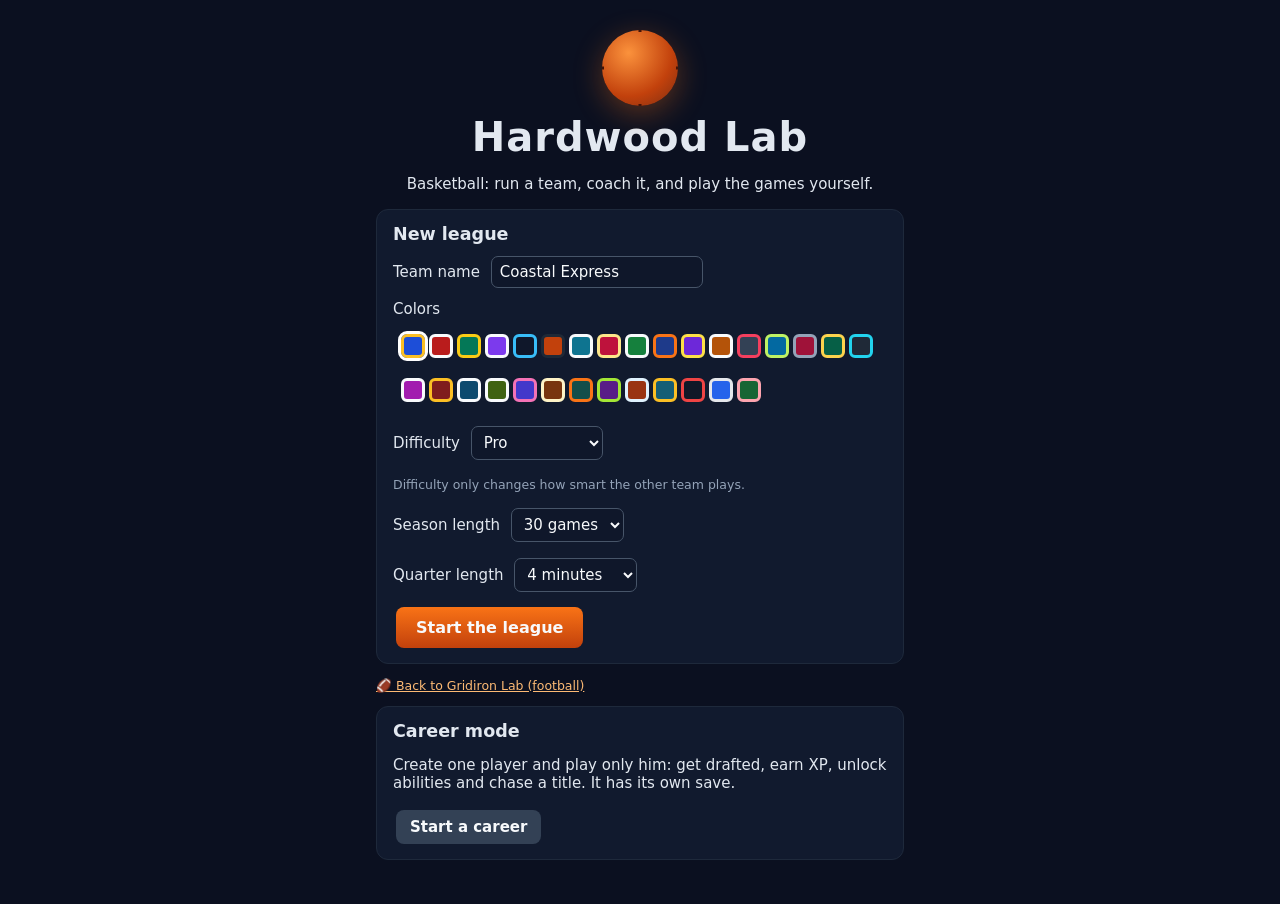
==== hoops/index.html @ 74459045 "Basketball career mode, tutorial, shot charts, advanced stats, better pause menu; playbook AI rebala" ====
<!doctype html>
<html lang="en"><head><meta charset="utf-8">
<meta name="viewport" content="width=device-width,initial-scale=1,viewport-fit=cover">
<title>Hardwood Lab</title><link rel="stylesheet" href="hoops.css">
<meta name="theme-color" content="#0b1020"><link rel="icon" href="../icon-192.png"></head>
<body>
<div id="ui"></div>
<div id="gamewrap" hidden><canvas id="cv"></canvas><div id="gtop"><button onclick="gameMenu()">Menu</button></div></div>
<div id="modal" hidden></div>
<script src="h-core.js"></script><script src="h-sim.js"></script><script src="h-game.js"></script><script src="h-play.js"></script><script src="h-draw.js"></script><script src="h-ui.js"></script><script src="h-court.js"></script><script src="h-fx.js"></script><script src="h-fran.js"></script><script src="h-car.js"></script><script src="h-extra.js"></script><script src="h-lock.js"></script>
<script>if(typeof hInit!="function"||typeof hDraw!="function"||typeof hStep!="function"||typeof simGame!="function"||typeof newLeague!="function"||typeof userControls!="function"||typeof lkGate!="function"||typeof coachSug!="function"||typeof faceSVG!="function"||typeof ensureR!="function"||typeof careerHome!="function"||typeof tutStart!="function"){document.body.innerHTML='<div style="font:16px sans-serif;color:#fff;padding:30px">Some game files are missing. Re-download the whole folder and open hoops/index.html again.</div>'}else hInit();
if('serviceWorker'in navigator&&location.protocol.startsWith('http'))navigator.serviceWorker.register('../sw.js').catch(()=>{});</script>
</body></html>
---- hoops/hoops.css ----
*{box-sizing:border-box}
html,body{margin:0;background:#0b1020;color:#e2e8f0;font-family:"Trebuchet MS",system-ui,sans-serif;font-size:15px}
a{color:#fdba74}button{font:inherit;cursor:pointer;border:0;border-radius:8px;padding:8px 14px;background:#334155;color:#f8fafc;font-weight:700;margin:3px}
button:hover{background:#475569}button.big{background:linear-gradient(#f97316,#c2410c);font-size:16px;padding:11px 20px}button.big:hover{filter:brightness(1.1)}
button.xs{padding:3px 8px;font-size:12px;margin:1px}button.off{opacity:.45}button.danger{background:#991b1b}
select,input{font:inherit;padding:6px 8px;border-radius:7px;border:1px solid #475569;background:#0f172a;color:#f8fafc;margin:4px 6px}
label{display:block;margin:8px 0}.small{font-size:12.5px;color:#94a3b8}.row{display:flex;flex-wrap:wrap;align-items:center;gap:4px}
#ui{min-height:100vh}
/* sidebar shell like the football game */
.shell{display:flex;min-height:100vh}.side{width:220px;flex:none;background:#0f172a;border-right:1px solid #1e293b;padding:12px 10px;display:flex;flex-direction:column;gap:3px;position:sticky;top:0;height:100vh;overflow:auto}
.brand{display:flex;gap:10px;align-items:center;margin-bottom:10px}.brand b{display:block;font-size:14px}.brand span{font-size:12px;color:#94a3b8}
.logo{width:42px;height:42px;border-radius:50%;display:flex;align-items:center;justify-content:center;font-weight:900;font-size:13px;flex:none;border:2px solid #ffffff44}
.ni{display:block;text-align:left;background:transparent;border-radius:8px;padding:8px 10px;margin:0;color:#cbd5e1;font-weight:600;text-decoration:none}.ni:hover{background:#1e293b}.ni.on{background:#1e293b;color:#fff;box-shadow:inset 3px 0 #f97316}
.ni.hot{background:#c2410c;color:#fff}.ni.fb{margin-top:auto;color:#86efac}
.main{flex:1;padding:18px 22px;min-width:0}
.head h1{margin:0 0 4px}.head p{margin:4px 0 10px;color:#cbd5e1}
.card{background:#111a2e;border:1px solid #1e293b;border-radius:12px;padding:12px 16px;margin:0 0 14px}.card h3{margin:2px 0 8px}.card.hot{border-color:#f97316;background:linear-gradient(#1c1a2e,#111a2e)}.card.offer{border-color:#38bdf8}
.cols{display:grid;grid-template-columns:repeat(auto-fit,minmax(340px,1fr));gap:14px}.grid3{display:grid;grid-template-columns:repeat(auto-fit,minmax(260px,1fr));gap:14px}
.t{border-collapse:collapse;width:100%;font-size:13.5px}.t th{text-align:left;color:#94a3b8;font-weight:600;border-bottom:1px solid #334155;padding:4px 6px}.t td{padding:4px 6px;border-bottom:1px solid #1e293b;white-space:nowrap}
.t tr.me td{background:#7c2d1233}.t tr.st td{background:#ffffff08}.t tr.cut td{border-bottom:2px dashed #f97316}.t tr.next td{background:#f9731622}.t tr.sel td{background:#0369a155}.click{cursor:pointer}.click:hover td{background:#ffffff10}
.tw{overflow-x:auto}.box td:first-child{white-space:normal;min-width:120px}
.w{color:#4ade80}.l{color:#f87171}.inj{color:#f87171;font-size:11px}.mv{width:64px}
.pill{display:inline-block;min-width:30px;text-align:center;border-radius:6px;color:#0b1020;padding:1px 5px;font-size:13px}
.news{margin:0;padding-left:18px}.news li{margin:3px 0;color:#cbd5e1}.news li.mine{color:#fed7aa}
/* start */
.start{max-width:560px;margin:0 auto;padding:30px 16px}.hero{text-align:center;margin-bottom:16px}.hero h1{font-size:40px;margin:8px 0 4px;letter-spacing:1px}
.ball{width:76px;height:76px;margin:0 auto;border-radius:50%;background:radial-gradient(circle at 35% 30%,#fb923c,#c2410c 60%,#7c2d12);position:relative;box-shadow:0 8px 30px #f9731655}
.ball:before,.ball:after{content:"";position:absolute;inset:0;border-radius:50%;border:2px solid #431407;clip-path:inset(0 48% 0 48%)}.ball:after{clip-path:inset(48% 0 48% 0)}
.sws{display:flex;flex-wrap:wrap;gap:4px;margin:4px 0 4px 8px}.sw input{display:none}.sw i{display:block;width:24px;height:24px;border-radius:6px;border:3px solid;cursor:pointer}.sw input:checked+i{outline:3px solid #fff}
/* modal */
#modal{position:fixed;inset:0;background:#020617cc;z-index:20;display:flex;align-items:flex-start;justify-content:center;overflow:auto;padding:30px 10px}
#modal[hidden]{display:none}.mbox{background:#111a2e;border:1px solid #334155;border-radius:14px;padding:16px 20px;max-width:980px;width:100%}.mclose{text-align:right;margin-top:8px}
.ph{display:flex;justify-content:space-between;gap:10px}.ph h2{margin:0}.ph p{margin:4px 0;color:#cbd5e1}.ov{text-align:center}.ov .pill{font-size:28px;padding:6px 10px}.ov small{display:block;color:#94a3b8}
.aw{color:#fde68a}.grps{display:grid;grid-template-columns:repeat(auto-fit,minmax(270px,1fr));gap:10px}.grp{background:#0f172a;border-radius:10px;padding:8px 10px}.gh{display:flex;justify-content:space-between;align-items:center;margin-bottom:4px}
.rt{display:grid;grid-template-columns:110px 1fr 30px;align-items:center;gap:6px;font-size:12.5px;margin:3px 0}.rt i{height:8px;background:#1e293b;border-radius:4px;position:relative}.rt em{position:absolute;left:0;top:0;bottom:0;background:linear-gradient(90deg,#f97316,#facc15);border-radius:4px}.rt u{position:absolute;top:-3px;bottom:-3px;width:2px;background:#e2e8f0}.rt b{text-align:right}
.ft{display:flex;gap:10px;align-items:flex-start;margin:8px 0}.ft input{margin-top:4px}.ft b{display:block}.ft small{color:#94a3b8}
.bracket{display:grid;grid-template-columns:repeat(auto-fit,minmax(150px,1fr));gap:8px}.ser{background:#0f172a;border-radius:8px;padding:6px 10px;display:flex;flex-direction:column}.ser span{display:flex;justify-content:space-between}.ser.me{outline:2px solid #f97316}.ser.done{opacity:.7}
kbd{background:#334155;border-radius:5px;padding:1px 6px;font-family:inherit;font-size:12px}
.toast{position:fixed;left:50%;bottom:30px;transform:translateX(-50%);background:#f97316;color:#fff;padding:10px 18px;border-radius:10px;font-weight:700;z-index:40;box-shadow:0 6px 20px #0008}
/* the game */
#gamewrap{position:fixed;inset:0}#gamewrap[hidden]{display:none}#cv{width:100%;height:100%;display:block}
#gtop{position:absolute;right:10px;top:10px}#gtop button{background:#0f172acc}
@media (max-width:760px){.shell{flex-direction:column}.side{width:auto;height:auto;position:static;flex-direction:row;flex-wrap:wrap}.ni.fb{margin-top:0}.main{padding:12px}}
.stb{display:inline-block;width:70px;height:7px;background:#1e293b;border-radius:4px;overflow:hidden;vertical-align:middle}.stb em{display:block;height:100%}
#tch[hidden]{display:none}#tstk{position:absolute;left:24px;bottom:24px;width:130px;height:130px;border-radius:50%;background:#ffffff18;border:2px solid #ffffff40;touch-action:none}#tstk i{position:absolute;left:40px;top:40px;width:50px;height:50px;border-radius:50%;background:#ffffff70}
#tbtn{position:absolute;right:16px;bottom:16px;display:grid;grid-template-columns:repeat(3,72px);gap:8px}#tbtn button{height:60px;background:#0f172acc;border:2px solid #f97316;font-size:13px;touch-action:none;line-height:1.1}
.face{vertical-align:middle;border-radius:6px;flex:none}.ph{align-items:flex-start}.ph .face{margin-right:12px}
.cmp{display:flex;height:8px;border-radius:4px;overflow:hidden;background:#1e293b;min-width:120px}.cmp i{display:block;height:100%}.cmpt td{text-align:center}.cmpt td small{color:#94a3b8}
.pbp{max-height:50vh;overflow:auto;font-size:13px}.pbp div{padding:3px 0;border-bottom:1px solid #1e293b}.pbp small{color:#94a3b8;display:inline-block;width:70px}details summary{cursor:pointer;margin:8px 0;color:#fdba74}
.ach{background:#0f172a;border-radius:8px;padding:8px 10px;opacity:.55}.ach.on{opacity:1;outline:1px solid #f59e0b}.ach b{display:block}.ach small{color:#94a3b8}
.ph>div:nth-child(2){flex:1}
.adv>div{background:#0f172a;border-radius:8px;padding:6px 10px}.adv small{display:block;color:#94a3b8}.adv b{font-size:18px}
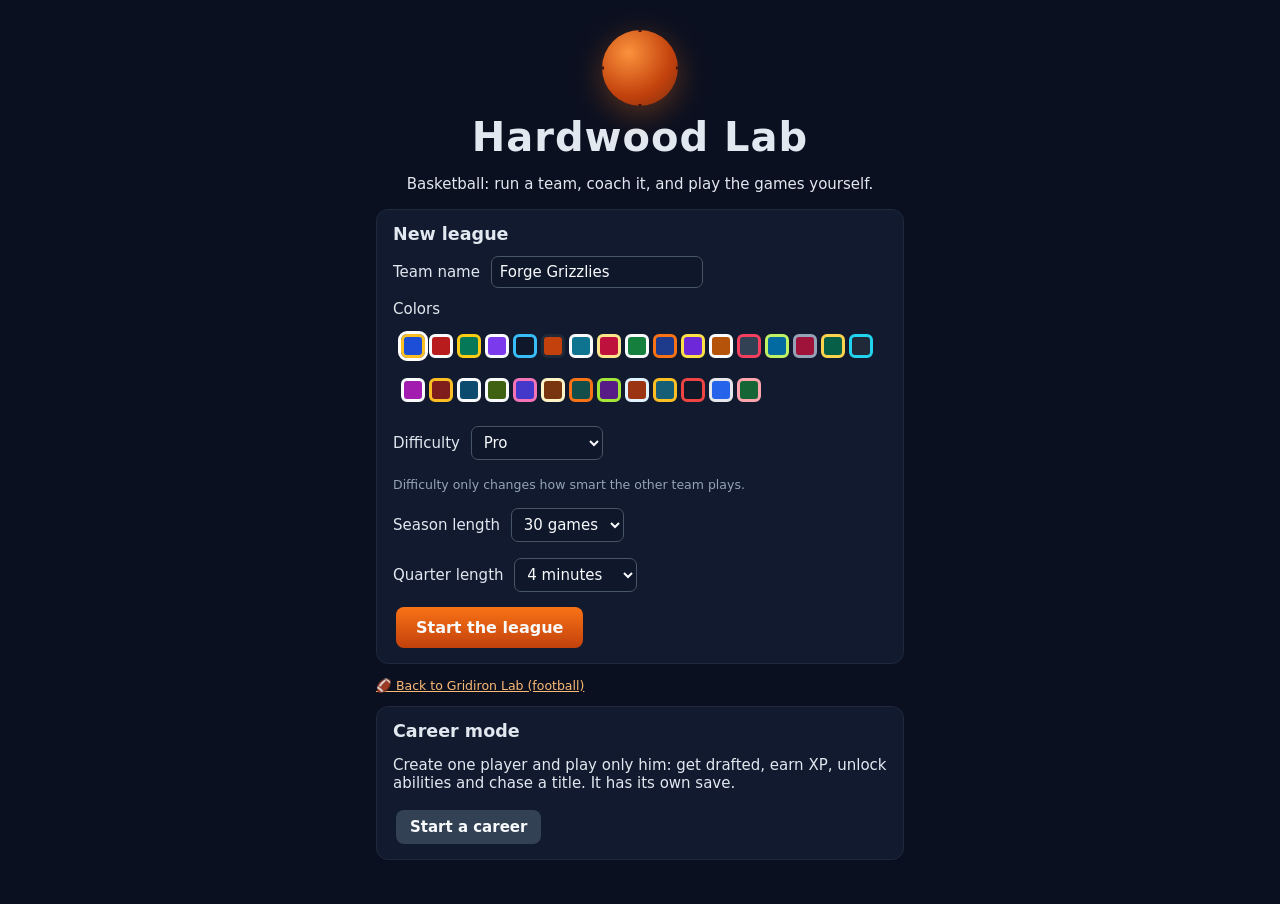
==== commit fb3b5f5b: "Basketball: All-Star weekend with playable 3-point contest, Hall of Fame and records, trade requests" ====
--- a/hoops/index.html
+++ b/hoops/index.html
@@ -7,7 +7,7 @@
 <div id="ui"></div>
 <div id="gamewrap" hidden><canvas id="cv"></canvas><div id="gtop"><button onclick="gameMenu()">Menu</button></div></div>
 <div id="modal" hidden></div>
-<script src="h-core.js"></script><script src="h-sim.js"></script><script src="h-game.js"></script><script src="h-play.js"></script><script src="h-draw.js"></script><script src="h-ui.js"></script><script src="h-court.js"></script><script src="h-fx.js"></script><script src="h-fran.js"></script><script src="h-car.js"></script><script src="h-extra.js"></script><script src="h-lock.js"></script>
-<script>if(typeof hInit!="function"||typeof hDraw!="function"||typeof hStep!="function"||typeof simGame!="function"||typeof newLeague!="function"||typeof userControls!="function"||typeof lkGate!="function"||typeof coachSug!="function"||typeof faceSVG!="function"||typeof ensureR!="function"||typeof careerHome!="function"||typeof tutStart!="function"){document.body.innerHTML='<div style="font:16px sans-serif;color:#fff;padding:30px">Some game files are missing. Re-download the whole folder and open hoops/index.html again.</div>'}else hInit();
+<script src="h-core.js"></script><script src="h-sim.js"></script><script src="h-game.js"></script><script src="h-play.js"></script><script src="h-draw.js"></script><script src="h-ui.js"></script><script src="h-court.js"></script><script src="h-fx.js"></script><script src="h-fran.js"></script><script src="h-car.js"></script><script src="h-extra.js"></script><script src="h-more.js"></script><script src="h-lock.js"></script>
+<script>if(typeof hInit!="function"||typeof hDraw!="function"||typeof hStep!="function"||typeof simGame!="function"||typeof newLeague!="function"||typeof userControls!="function"||typeof lkGate!="function"||typeof coachSug!="function"||typeof faceSVG!="function"||typeof ensureR!="function"||typeof careerHome!="function"||typeof tutStart!="function"||typeof asUI!="function"){document.body.innerHTML='<div style="font:16px sans-serif;color:#fff;padding:30px">Some game files are missing. Re-download the whole folder and open hoops/index.html again.</div>'}else hInit();
 if('serviceWorker'in navigator&&location.protocol.startsWith('http'))navigator.serviceWorker.register('../sw.js').catch(()=>{});</script>
 </body></html>
--- a/hoops/hoops.css
+++ b/hoops/hoops.css
@@ -50,3 +50,7 @@
 .ach{background:#0f172a;border-radius:8px;padding:8px 10px;opacity:.55}.ach.on{opacity:1;outline:1px solid #f59e0b}.ach b{display:block}.ach small{color:#94a3b8}
 .ph>div:nth-child(2){flex:1}
 .adv>div{background:#0f172a;border-radius:8px;padding:6px 10px}.adv small{display:block;color:#94a3b8}.adv b{font-size:18px}
+#hrot{position:fixed;inset:0;z-index:60;background:#0b1020f2;display:flex;align-items:center;justify-content:center;text-align:center;font-size:22px;color:#fde68a}#hrot[hidden]{display:none}#hrot div{font-weight:800;line-height:1.6}
+.logo2{vertical-align:middle;flex:none}.c3m{position:relative;height:22px;background:#1e293b;border-radius:11px;margin:14px 0;overflow:hidden}.c3m i{position:absolute;top:0;bottom:0;background:#16a34a}.c3m b{position:absolute;top:-2px;width:4px;height:26px;background:#fff;margin-left:-2px}
+.c3r{display:flex;gap:14px;flex-wrap:wrap}.c3r div{display:flex;gap:4px}.c3r span{width:16px;height:16px;border-radius:50%;background:#334155;display:inline-block}.c3r span.mb{outline:2px solid #fbbf24}.c3r span.in{background:#f97316}.c3r span.out{background:#475569;opacity:.5}
+@media (max-width:760px){.main table.t{display:block;overflow-x:auto}.head h1{font-size:24px}button{padding:7px 10px}.cols,.grid3{grid-template-columns:1fr}#tbtn{grid-template-columns:repeat(3,58px)}#tbtn button{height:50px;font-size:11px}#tstk{width:110px;height:110px}#tstk i{left:30px;top:30px}}
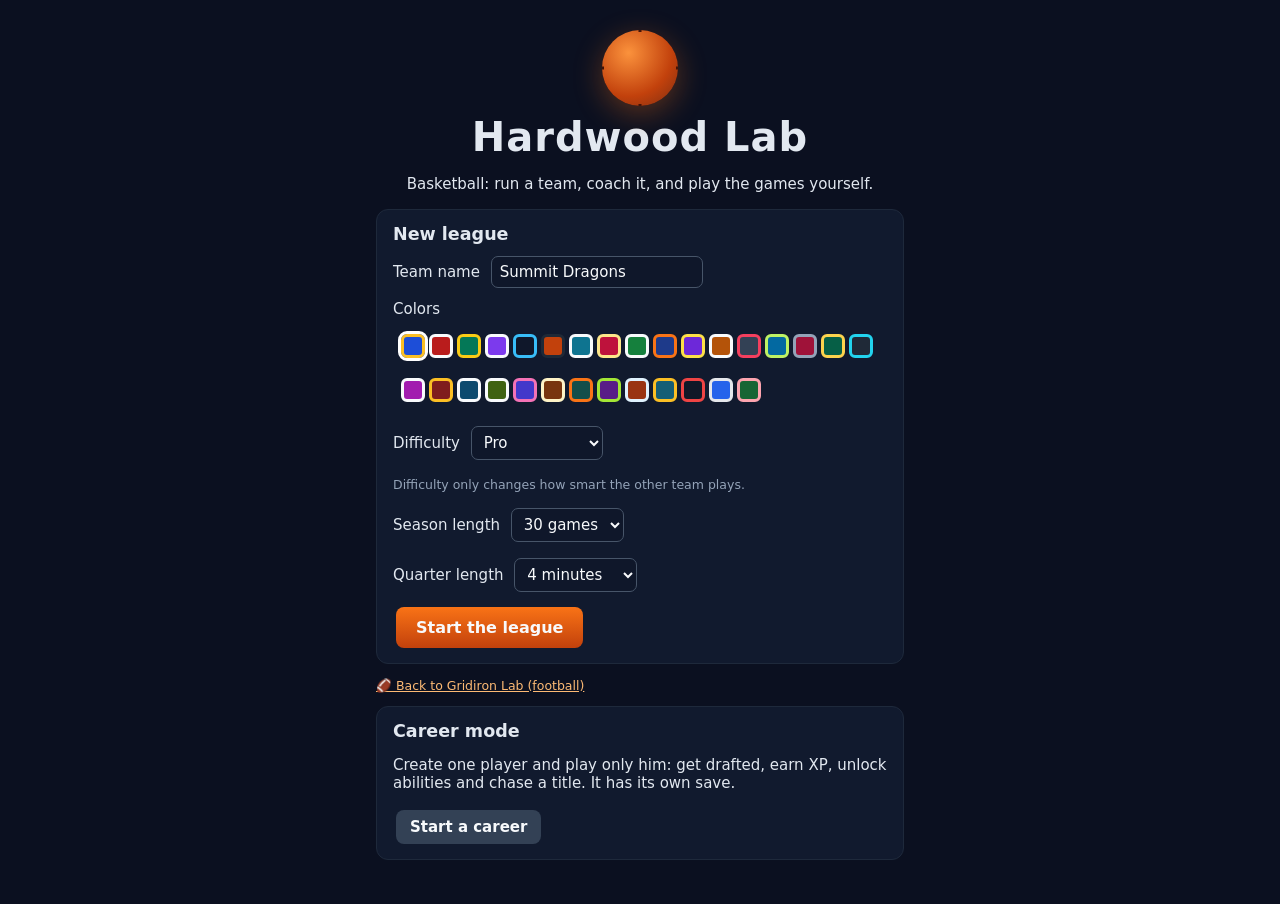
==== commit 16a237c8: "Basketball: broadcast graphics, smoother movement, smarter defense, open-shot and layup meters - Gra" ====
--- a/hoops/index.html
+++ b/hoops/index.html
@@ -7,7 +7,7 @@
 <div id="ui"></div>
 <div id="gamewrap" hidden><canvas id="cv"></canvas><div id="gtop"><button onclick="gameMenu()">Menu</button></div></div>
 <div id="modal" hidden></div>
-<script src="h-core.js"></script><script src="h-sim.js"></script><script src="h-game.js"></script><script src="h-play.js"></script><script src="h-draw.js"></script><script src="h-ui.js"></script><script src="h-court.js"></script><script src="h-fx.js"></script><script src="h-fran.js"></script><script src="h-car.js"></script><script src="h-extra.js"></script><script src="h-more.js"></script><script src="h-lock.js"></script>
-<script>if(typeof hInit!="function"||typeof hDraw!="function"||typeof hStep!="function"||typeof simGame!="function"||typeof newLeague!="function"||typeof userControls!="function"||typeof lkGate!="function"||typeof coachSug!="function"||typeof faceSVG!="function"||typeof ensureR!="function"||typeof careerHome!="function"||typeof tutStart!="function"||typeof asUI!="function"){document.body.innerHTML='<div style="font:16px sans-serif;color:#fff;padding:30px">Some game files are missing. Re-download the whole folder and open hoops/index.html again.</div>'}else hInit();
+<script src="h-core.js"></script><script src="h-sim.js"></script><script src="h-game.js"></script><script src="h-play.js"></script><script src="h-draw.js"></script><script src="h-ui.js"></script><script src="h-court.js"></script><script src="h-fx.js"></script><script src="h-fran.js"></script><script src="h-car.js"></script><script src="h-extra.js"></script><script src="h-more.js"></script><script src="h-gfx.js"></script><script src="h-lock.js"></script>
+<script>if(typeof hInit!="function"||typeof hDraw!="function"||typeof hStep!="function"||typeof simGame!="function"||typeof newLeague!="function"||typeof userControls!="function"||typeof lkGate!="function"||typeof coachSug!="function"||typeof faceSVG!="function"||typeof ensureR!="function"||typeof careerHome!="function"||typeof tutStart!="function"||typeof asUI!="function"||typeof camFrame!="function"){document.body.innerHTML='<div style="font:16px sans-serif;color:#fff;padding:30px">Some game files are missing. Re-download the whole folder and open hoops/index.html again.</div>'}else hInit();
 if('serviceWorker'in navigator&&location.protocol.startsWith('http'))navigator.serviceWorker.register('../sw.js').catch(()=>{});</script>
 </body></html>
--- a/hoops/hoops.css
+++ b/hoops/hoops.css
@@ -54,3 +54,4 @@
 .logo2{vertical-align:middle;flex:none}.c3m{position:relative;height:22px;background:#1e293b;border-radius:11px;margin:14px 0;overflow:hidden}.c3m i{position:absolute;top:0;bottom:0;background:#16a34a}.c3m b{position:absolute;top:-2px;width:4px;height:26px;background:#fff;margin-left:-2px}
 .c3r{display:flex;gap:14px;flex-wrap:wrap}.c3r div{display:flex;gap:4px}.c3r span{width:16px;height:16px;border-radius:50%;background:#334155;display:inline-block}.c3r span.mb{outline:2px solid #fbbf24}.c3r span.in{background:#f97316}.c3r span.out{background:#475569;opacity:.5}
 @media (max-width:760px){.main table.t{display:block;overflow-x:auto}.head h1{font-size:24px}button{padding:7px 10px}.cols,.grid3{grid-template-columns:1fr}#tbtn{grid-template-columns:repeat(3,58px)}#tbtn button{height:50px;font-size:11px}#tstk{width:110px;height:110px}#tstk i{left:30px;top:30px}}
+.ng summary{list-style:none;cursor:pointer;user-select:none}.ng summary::-webkit-details-marker{display:none}.ng summary::after{content:" \25B8";color:#64748b}.ng[open] summary::after{content:" \25BE"}.ng>button.ni{padding-left:24px;font-weight:500}@media (max-width:760px){.ng{display:contents}.ng summary{display:none}}
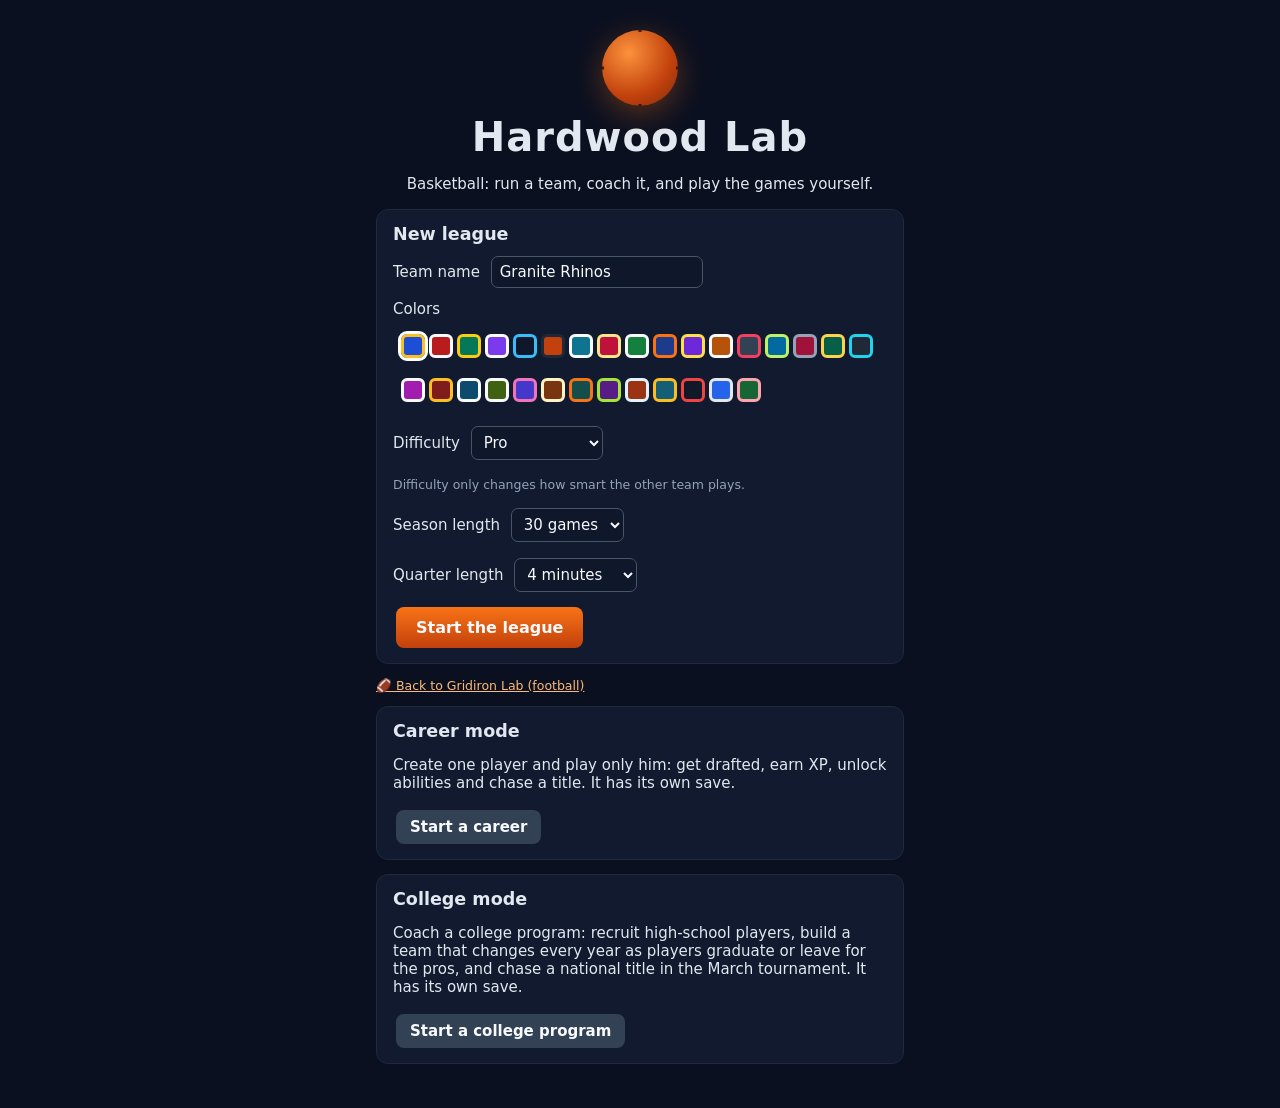
==== commit 4224d8af: "Basketball: college mode, college-to-pros career, league editor, player traits - College mode (own s" ====
--- a/hoops/index.html
+++ b/hoops/index.html
@@ -7,7 +7,7 @@
 <div id="ui"></div>
 <div id="gamewrap" hidden><canvas id="cv"></canvas><div id="gtop"><button onclick="gameMenu()">Menu</button></div></div>
 <div id="modal" hidden></div>
-<script src="h-core.js"></script><script src="h-sim.js"></script><script src="h-game.js"></script><script src="h-play.js"></script><script src="h-draw.js"></script><script src="h-ui.js"></script><script src="h-court.js"></script><script src="h-fx.js"></script><script src="h-fran.js"></script><script src="h-car.js"></script><script src="h-extra.js"></script><script src="h-more.js"></script><script src="h-gfx.js"></script><script src="h-lock.js"></script>
-<script>if(typeof hInit!="function"||typeof hDraw!="function"||typeof hStep!="function"||typeof simGame!="function"||typeof newLeague!="function"||typeof userControls!="function"||typeof lkGate!="function"||typeof coachSug!="function"||typeof faceSVG!="function"||typeof ensureR!="function"||typeof careerHome!="function"||typeof tutStart!="function"||typeof asUI!="function"||typeof camFrame!="function"){document.body.innerHTML='<div style="font:16px sans-serif;color:#fff;padding:30px">Some game files are missing. Re-download the whole folder and open hoops/index.html again.</div>'}else hInit();
+<script src="h-core.js"></script><script src="h-sim.js"></script><script src="h-game.js"></script><script src="h-play.js"></script><script src="h-draw.js"></script><script src="h-ui.js"></script><script src="h-court.js"></script><script src="h-fx.js"></script><script src="h-fran.js"></script><script src="h-car.js"></script><script src="h-extra.js"></script><script src="h-more.js"></script><script src="h-gfx.js"></script><script src="h-hl.js"></script><script src="h-lock.js"></script>
+<script>if(typeof hInit!="function"||typeof hDraw!="function"||typeof hStep!="function"||typeof simGame!="function"||typeof newLeague!="function"||typeof userControls!="function"||typeof lkGate!="function"||typeof coachSug!="function"||typeof faceSVG!="function"||typeof ensureR!="function"||typeof careerHome!="function"||typeof tutStart!="function"||typeof asUI!="function"||typeof camFrame!="function"||typeof collegeGo!="function"){document.body.innerHTML='<div style="font:16px sans-serif;color:#fff;padding:30px">Some game files are missing. Re-download the whole folder and open hoops/index.html again.</div>'}else hInit();
 if('serviceWorker'in navigator&&location.protocol.startsWith('http'))navigator.serviceWorker.register('../sw.js').catch(()=>{});</script>
 </body></html>
--- a/hoops/hoops.css
+++ b/hoops/hoops.css
@@ -55,3 +55,6 @@
 .c3r{display:flex;gap:14px;flex-wrap:wrap}.c3r div{display:flex;gap:4px}.c3r span{width:16px;height:16px;border-radius:50%;background:#334155;display:inline-block}.c3r span.mb{outline:2px solid #fbbf24}.c3r span.in{background:#f97316}.c3r span.out{background:#475569;opacity:.5}
 @media (max-width:760px){.main table.t{display:block;overflow-x:auto}.head h1{font-size:24px}button{padding:7px 10px}.cols,.grid3{grid-template-columns:1fr}#tbtn{grid-template-columns:repeat(3,58px)}#tbtn button{height:50px;font-size:11px}#tstk{width:110px;height:110px}#tstk i{left:30px;top:30px}}
 .ng summary{list-style:none;cursor:pointer;user-select:none}.ng summary::-webkit-details-marker{display:none}.ng summary::after{content:" \25B8";color:#64748b}.ng[open] summary::after{content:" \25BE"}.ng>button.ni{padding-left:24px;font-weight:500}@media (max-width:760px){.ng{display:contents}.ng summary{display:none}}
+.trt{display:inline-block;font-size:12px;margin-left:2px;padding:0 3px;border-radius:5px;background:#1e293b;cursor:help}.trts .trt{font-size:13px;padding:2px 7px;margin:2px 4px 2px 0}
+.er{display:flex;align-items:center;gap:6px;justify-content:space-between;font-size:13px;margin:3px 0}.er input{width:52px}.str{color:#fbbf24;white-space:nowrap}
+.bar{height:8px;background:#1e293b;border-radius:4px;overflow:hidden;margin:4px 0}.bar i{display:block;height:100%}
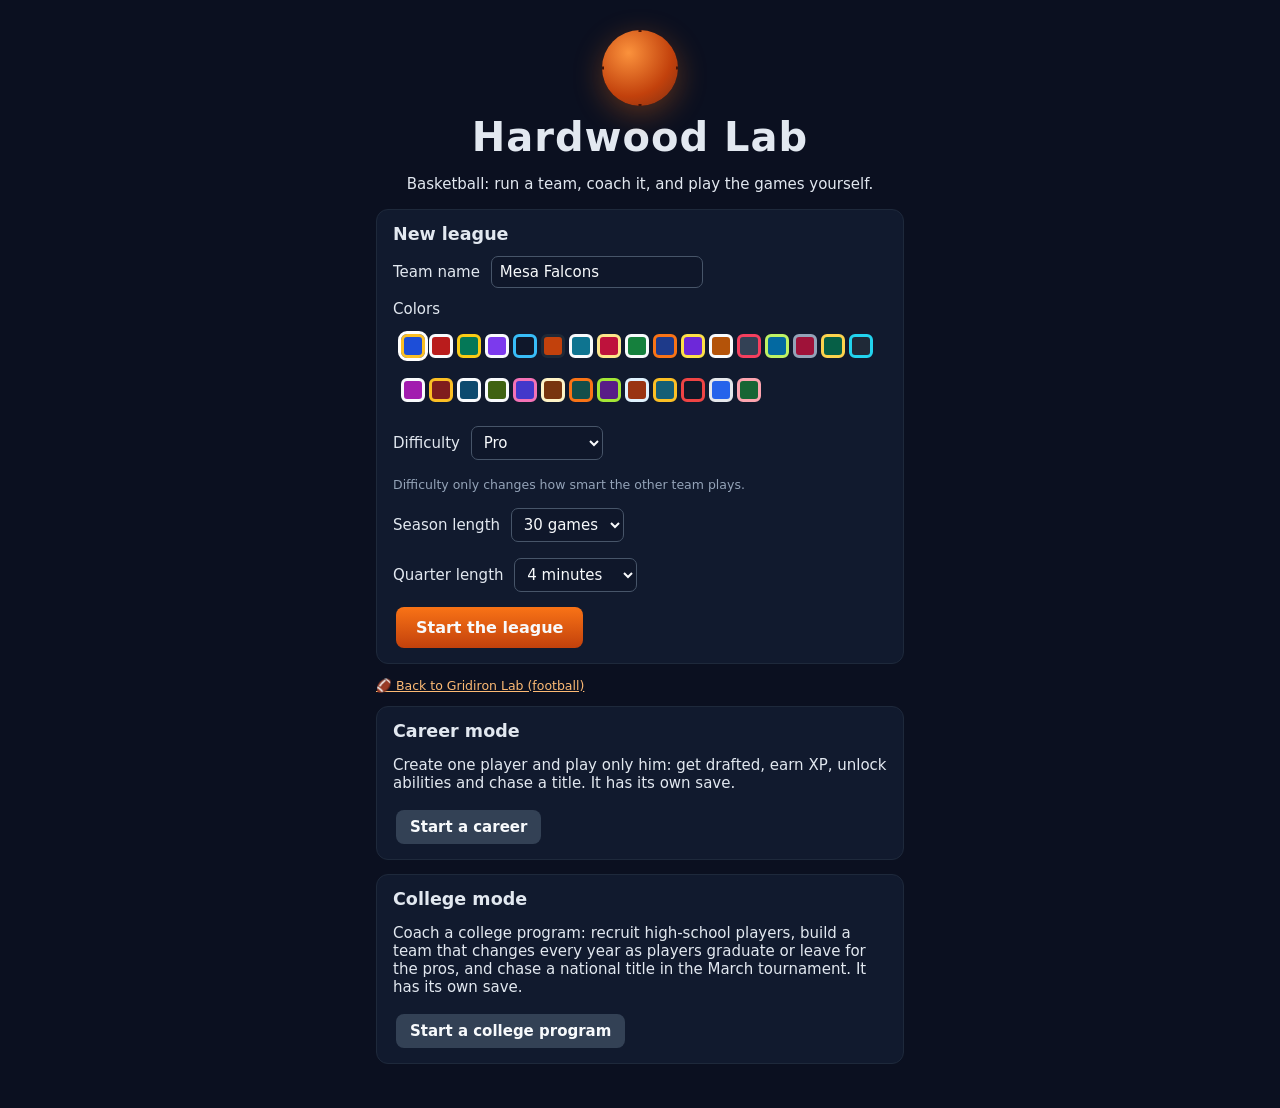
==== commit 64ca5dec: "Basketball: Hoop Land-style view (low side camera with perspective, bigger players, bouncier jumps) " ====
--- a/hoops/index.html
+++ b/hoops/index.html
@@ -7,7 +7,7 @@
 <div id="ui"></div>
 <div id="gamewrap" hidden><canvas id="cv"></canvas><div id="gtop"><button onclick="gameMenu()">Menu</button></div></div>
 <div id="modal" hidden></div>
-<script src="h-core.js"></script><script src="h-sim.js"></script><script src="h-game.js"></script><script src="h-play.js"></script><script src="h-draw.js"></script><script src="h-ui.js"></script><script src="h-court.js"></script><script src="h-fx.js"></script><script src="h-fran.js"></script><script src="h-car.js"></script><script src="h-extra.js"></script><script src="h-more.js"></script><script src="h-gfx.js"></script><script src="h-hl.js"></script><script src="h-lock.js"></script>
-<script>if(typeof hInit!="function"||typeof hDraw!="function"||typeof hStep!="function"||typeof simGame!="function"||typeof newLeague!="function"||typeof userControls!="function"||typeof lkGate!="function"||typeof coachSug!="function"||typeof faceSVG!="function"||typeof ensureR!="function"||typeof careerHome!="function"||typeof tutStart!="function"||typeof asUI!="function"||typeof camFrame!="function"||typeof collegeGo!="function"){document.body.innerHTML='<div style="font:16px sans-serif;color:#fff;padding:30px">Some game files are missing. Re-download the whole folder and open hoops/index.html again.</div>'}else hInit();
+<script src="h-core.js"></script><script src="h-sim.js"></script><script src="h-game.js"></script><script src="h-play.js"></script><script src="h-draw.js"></script><script src="h-ui.js"></script><script src="h-court.js"></script><script src="h-fx.js"></script><script src="h-fran.js"></script><script src="h-car.js"></script><script src="h-extra.js"></script><script src="h-more.js"></script><script src="h-gfx.js"></script><script src="h-hl.js"></script><script src="h-view.js"></script><script src="h-lock.js"></script>
+<script>if(typeof hInit!="function"||typeof hDraw!="function"||typeof hStep!="function"||typeof simGame!="function"||typeof newLeague!="function"||typeof userControls!="function"||typeof lkGate!="function"||typeof coachSug!="function"||typeof faceSVG!="function"||typeof ensureR!="function"||typeof careerHome!="function"||typeof tutStart!="function"||typeof asUI!="function"||typeof camFrame!="function"||typeof collegeGo!="function"||typeof pvProj!="function"){document.body.innerHTML='<div style="font:16px sans-serif;color:#fff;padding:30px">Some game files are missing. Re-download the whole folder and open hoops/index.html again.</div>'}else hInit();
 if('serviceWorker'in navigator&&location.protocol.startsWith('http'))navigator.serviceWorker.register('../sw.js').catch(()=>{});</script>
 </body></html>
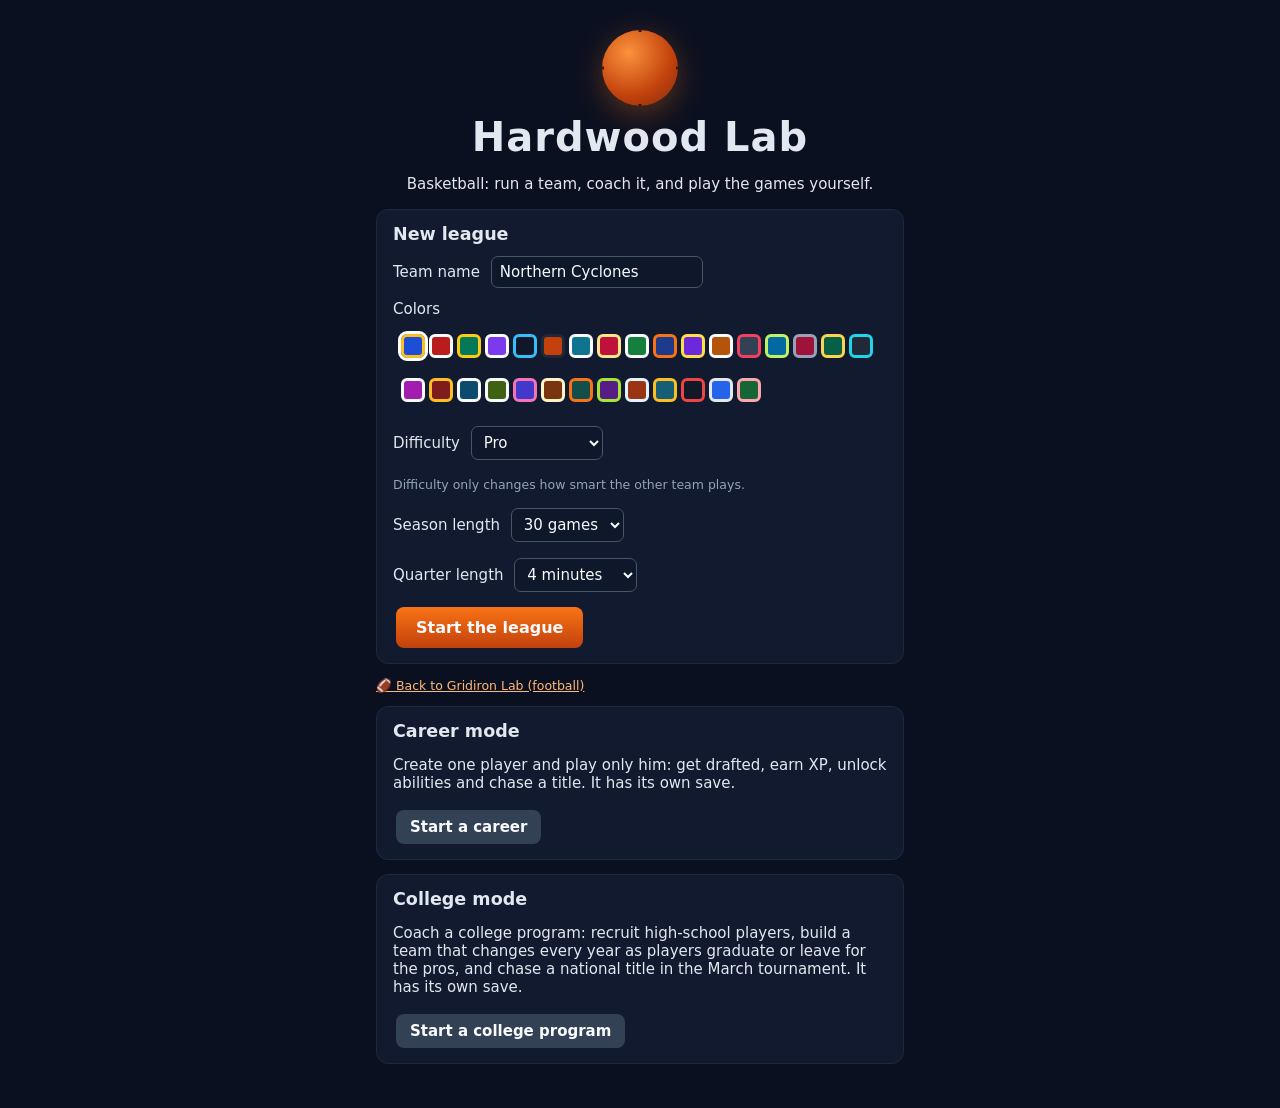
==== commit 3474b631: "Soccer and basketball realism: hold-for-power shooting, realistic finishing, tougher defending, rim " ====
--- a/hoops/index.html
+++ b/hoops/index.html
@@ -7,7 +7,7 @@
 <div id="ui"></div>
 <div id="gamewrap" hidden><canvas id="cv"></canvas><div id="gtop"><button onclick="gameMenu()">Menu</button></div></div>
 <div id="modal" hidden></div>
-<script src="h-core.js"></script><script src="h-sim.js"></script><script src="h-game.js"></script><script src="h-play.js"></script><script src="h-draw.js"></script><script src="h-ui.js"></script><script src="h-court.js"></script><script src="h-fx.js"></script><script src="h-fran.js"></script><script src="h-car.js"></script><script src="h-extra.js"></script><script src="h-more.js"></script><script src="h-gfx.js"></script><script src="h-hl.js"></script><script src="h-view.js"></script><script src="h-lock.js"></script>
-<script>if(typeof hInit!="function"||typeof hDraw!="function"||typeof hStep!="function"||typeof simGame!="function"||typeof newLeague!="function"||typeof userControls!="function"||typeof lkGate!="function"||typeof coachSug!="function"||typeof faceSVG!="function"||typeof ensureR!="function"||typeof careerHome!="function"||typeof tutStart!="function"||typeof asUI!="function"||typeof camFrame!="function"||typeof collegeGo!="function"||typeof pvProj!="function"){document.body.innerHTML='<div style="font:16px sans-serif;color:#fff;padding:30px">Some game files are missing. Re-download the whole folder and open hoops/index.html again.</div>'}else hInit();
+<script src="h-core.js"></script><script src="h-sim.js"></script><script src="h-game.js"></script><script src="h-play.js"></script><script src="h-draw.js"></script><script src="h-ui.js"></script><script src="h-court.js"></script><script src="h-fx.js"></script><script src="h-fran.js"></script><script src="h-car.js"></script><script src="h-extra.js"></script><script src="h-more.js"></script><script src="h-gfx.js"></script><script src="h-hl.js"></script><script src="h-view.js"></script><script src="h-real.js"></script><script src="h-lock.js"></script>
+<script>if(typeof pdUI!="function"||typeof hInit!="function"||typeof hDraw!="function"||typeof hStep!="function"||typeof simGame!="function"||typeof newLeague!="function"||typeof userControls!="function"||typeof lkGate!="function"||typeof coachSug!="function"||typeof faceSVG!="function"||typeof ensureR!="function"||typeof careerHome!="function"||typeof tutStart!="function"||typeof asUI!="function"||typeof camFrame!="function"||typeof collegeGo!="function"||typeof pvProj!="function"){document.body.innerHTML='<div style="font:16px sans-serif;color:#fff;padding:30px">Some game files are missing. Re-download the whole folder and open hoops/index.html again.</div>'}else hInit();
 if('serviceWorker'in navigator&&location.protocol.startsWith('http'))navigator.serviceWorker.register('../sw.js').catch(()=>{});</script>
 </body></html>
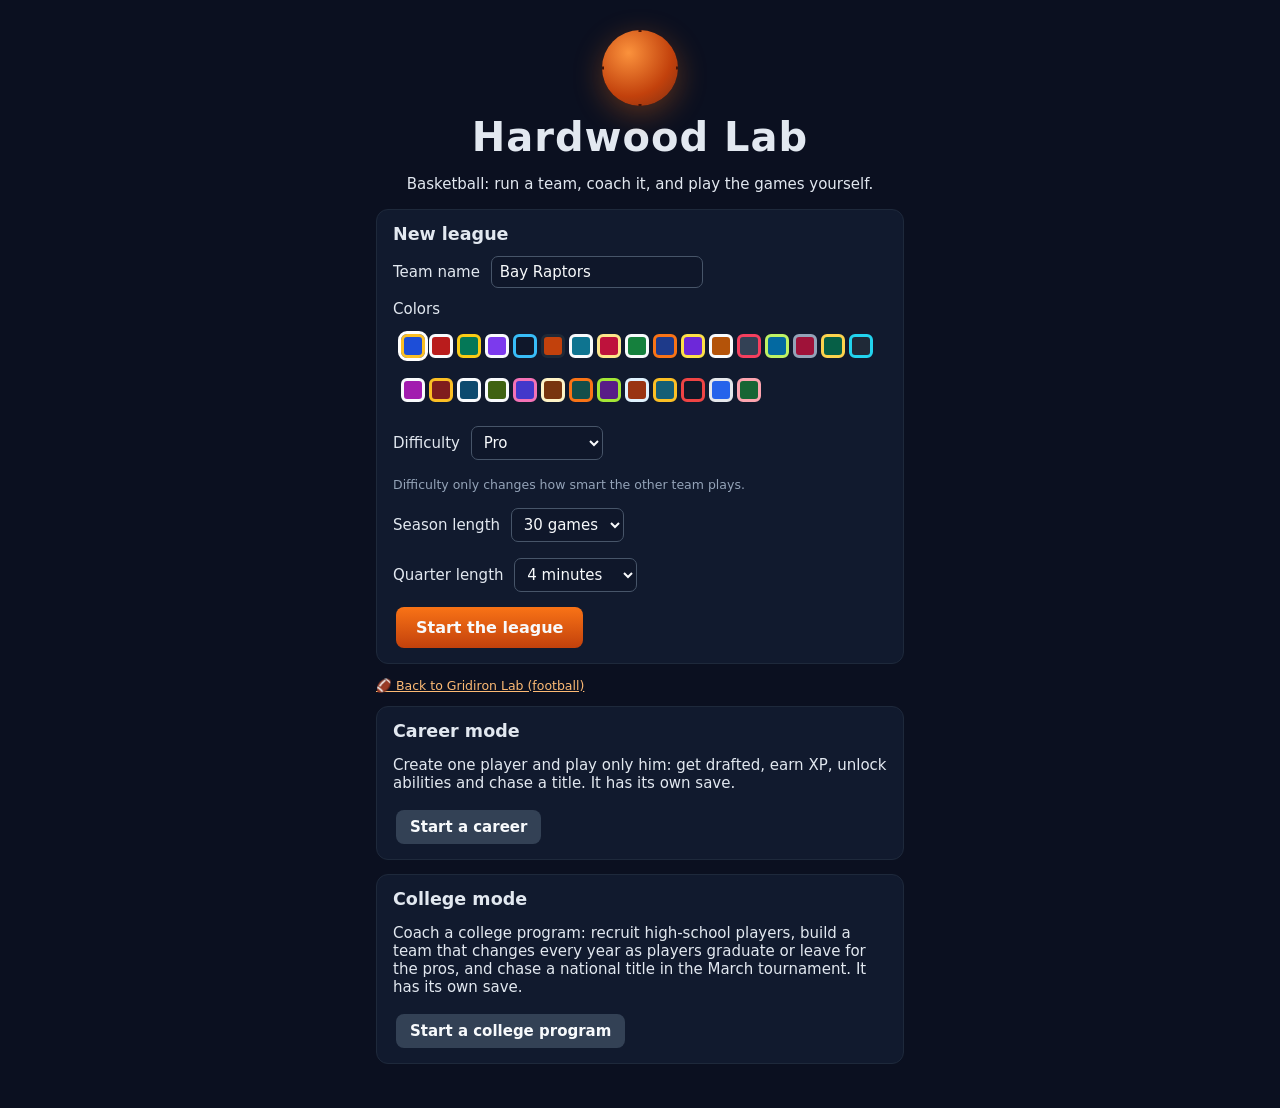
==== commit d91c1ae3: "Pitch Lab and Hardwood Lab: match feel pack and smarter offense Soccer: long balls and crosses land " ====
--- a/hoops/index.html
+++ b/hoops/index.html
@@ -7,7 +7,7 @@
 <div id="ui"></div>
 <div id="gamewrap" hidden><canvas id="cv"></canvas><div id="gtop"><button onclick="gameMenu()">Menu</button></div></div>
 <div id="modal" hidden></div>
-<script src="h-core.js"></script><script src="h-sim.js"></script><script src="h-game.js"></script><script src="h-play.js"></script><script src="h-draw.js"></script><script src="h-ui.js"></script><script src="h-court.js"></script><script src="h-fx.js"></script><script src="h-fran.js"></script><script src="h-car.js"></script><script src="h-extra.js"></script><script src="h-more.js"></script><script src="h-gfx.js"></script><script src="h-hl.js"></script><script src="h-view.js"></script><script src="h-real.js"></script><script src="h-lock.js"></script>
-<script>if(typeof pdUI!="function"||typeof hInit!="function"||typeof hDraw!="function"||typeof hStep!="function"||typeof simGame!="function"||typeof newLeague!="function"||typeof userControls!="function"||typeof lkGate!="function"||typeof coachSug!="function"||typeof faceSVG!="function"||typeof ensureR!="function"||typeof careerHome!="function"||typeof tutStart!="function"||typeof asUI!="function"||typeof camFrame!="function"||typeof collegeGo!="function"||typeof pvProj!="function"){document.body.innerHTML='<div style="font:16px sans-serif;color:#fff;padding:30px">Some game files are missing. Re-download the whole folder and open hoops/index.html again.</div>'}else hInit();
+<script src="h-core.js"></script><script src="h-sim.js"></script><script src="h-game.js"></script><script src="h-play.js"></script><script src="h-draw.js"></script><script src="h-ui.js"></script><script src="h-court.js"></script><script src="h-fx.js"></script><script src="h-fran.js"></script><script src="h-car.js"></script><script src="h-extra.js"></script><script src="h-more.js"></script><script src="h-gfx.js"></script><script src="h-hl.js"></script><script src="h-view.js"></script><script src="h-real.js"></script><script src="h-feel.js"></script><script src="h-lock.js"></script>
+<script>if(typeof pdUI!="function"||typeof hInit!="function"||typeof hDraw!="function"||typeof hStep!="function"||typeof simGame!="function"||typeof newLeague!="function"||typeof userControls!="function"||typeof lkGate!="function"||typeof coachSug!="function"||typeof faceSVG!="function"||typeof ensureR!="function"||typeof careerHome!="function"||typeof tutStart!="function"||typeof asUI!="function"||typeof camFrame!="function"||typeof collegeGo!="function"||typeof pvProj!="function"||typeof o3EP!="function"){document.body.innerHTML='<div style="font:16px sans-serif;color:#fff;padding:30px">Some game files are missing. Re-download the whole folder and open hoops/index.html again.</div>'}else hInit();
 if('serviceWorker'in navigator&&location.protocol.startsWith('http'))navigator.serviceWorker.register('../sw.js').catch(()=>{});</script>
 </body></html>
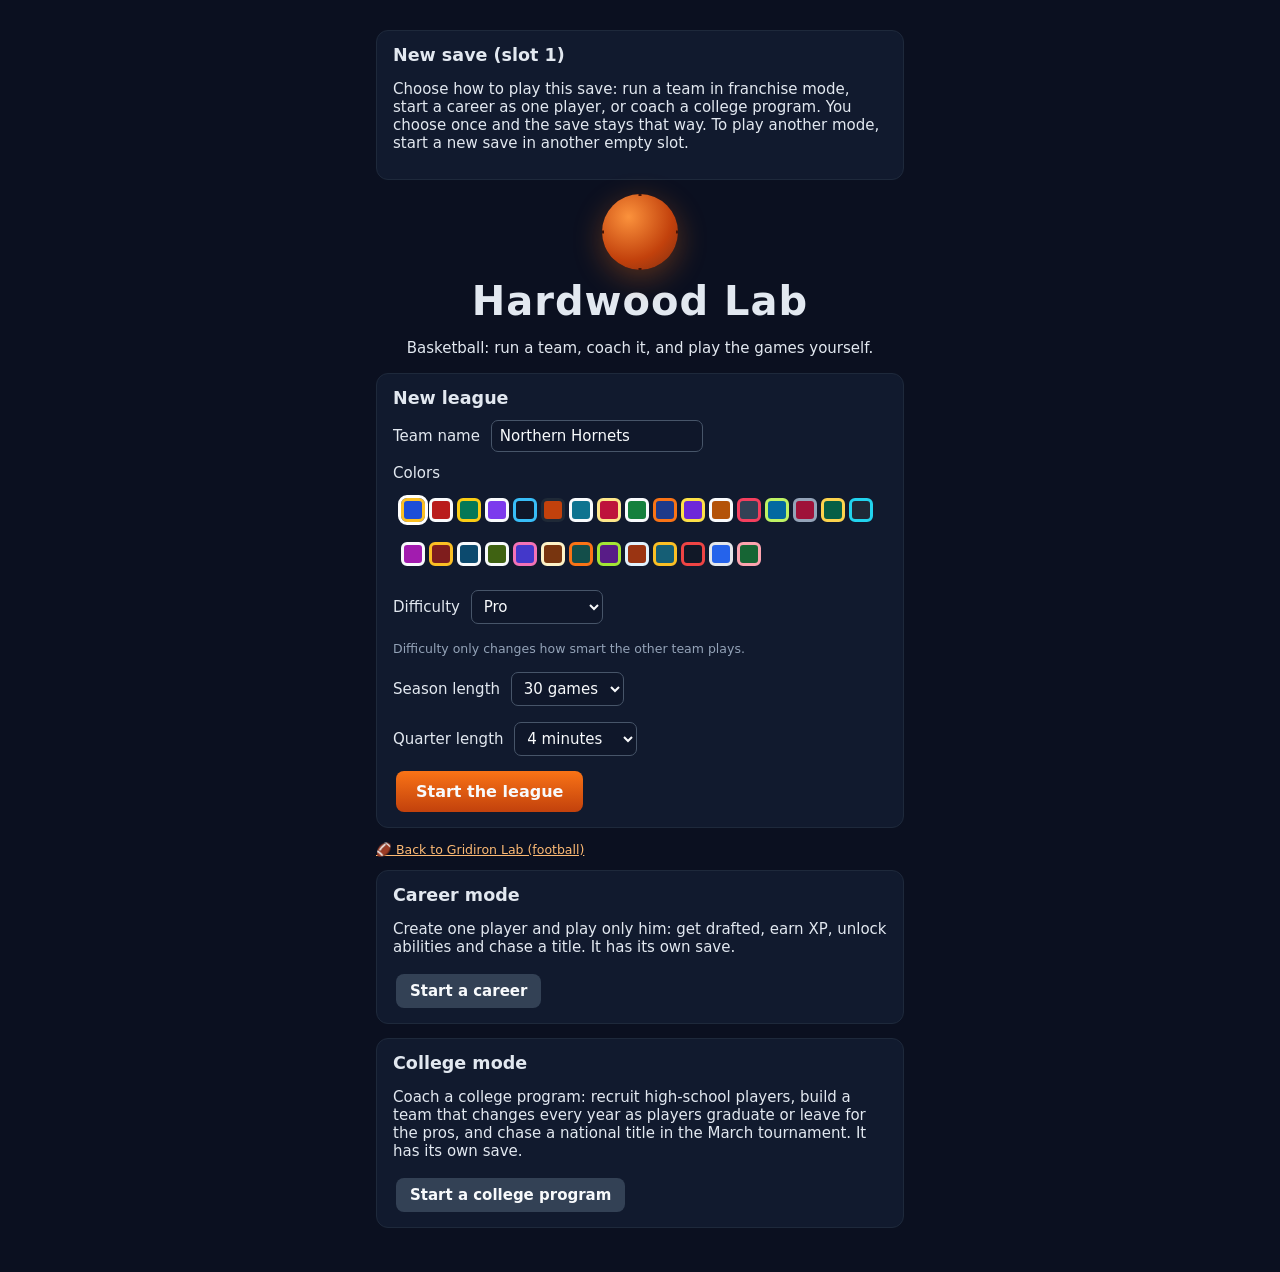
==== commit b8d19f6b: "Camera views: two separate switches, both off by default Third-person and first-person camera are no" ====
--- a/hoops/index.html
+++ b/hoops/index.html
@@ -7,7 +7,7 @@
 <div id="ui"></div>
 <div id="gamewrap" hidden><canvas id="cv"></canvas><div id="gtop"><button onclick="gameMenu()">Menu</button></div></div>
 <div id="modal" hidden></div>
-<script src="h-core.js"></script><script src="h-sim.js"></script><script src="h-game.js"></script><script src="h-play.js"></script><script src="h-draw.js"></script><script src="h-ui.js"></script><script src="h-court.js"></script><script src="h-fx.js"></script><script src="h-fran.js"></script><script src="h-car.js"></script><script src="h-extra.js"></script><script src="h-more.js"></script><script src="h-gfx.js"></script><script src="h-hl.js"></script><script src="h-view.js"></script><script src="h-real.js"></script><script src="h-feel.js"></script><script src="h-lock.js"></script>
-<script>if(typeof pdUI!="function"||typeof hInit!="function"||typeof hDraw!="function"||typeof hStep!="function"||typeof simGame!="function"||typeof newLeague!="function"||typeof userControls!="function"||typeof lkGate!="function"||typeof coachSug!="function"||typeof faceSVG!="function"||typeof ensureR!="function"||typeof careerHome!="function"||typeof tutStart!="function"||typeof asUI!="function"||typeof camFrame!="function"||typeof collegeGo!="function"||typeof pvProj!="function"||typeof o3EP!="function"){document.body.innerHTML='<div style="font:16px sans-serif;color:#fff;padding:30px">Some game files are missing. Re-download the whole folder and open hoops/index.html again.</div>'}else hInit();
+<script src="h-core.js"></script><script src="h-sim.js"></script><script src="h-game.js"></script><script src="h-play.js"></script><script src="h-draw.js"></script><script src="h-ui.js"></script><script src="h-court.js"></script><script src="h-fx.js"></script><script src="h-fran.js"></script><script src="h-car.js"></script><script src="h-extra.js"></script><script src="h-more.js"></script><script src="h-gfx.js"></script><script src="h-hl.js"></script><script src="h-view.js"></script><script src="h-real.js"></script><script src="h-mode.js"></script><script src="h-feel.js"></script><script src="h-lock.js"></script>
+<script>if(typeof pickMode!="function"||typeof pdUI!="function"||typeof hInit!="function"||typeof hDraw!="function"||typeof hStep!="function"||typeof simGame!="function"||typeof newLeague!="function"||typeof userControls!="function"||typeof lkGate!="function"||typeof coachSug!="function"||typeof faceSVG!="function"||typeof ensureR!="function"||typeof careerHome!="function"||typeof tutStart!="function"||typeof asUI!="function"||typeof camFrame!="function"||typeof collegeGo!="function"||typeof pvProj!="function"||typeof o3EP!="function"){document.body.innerHTML='<div style="font:16px sans-serif;color:#fff;padding:30px">Some game files are missing. Re-download the whole folder and open hoops/index.html again.</div>'}else hInit();
 if('serviceWorker'in navigator&&location.protocol.startsWith('http'))navigator.serviceWorker.register('../sw.js').catch(()=>{});</script>
 </body></html>
